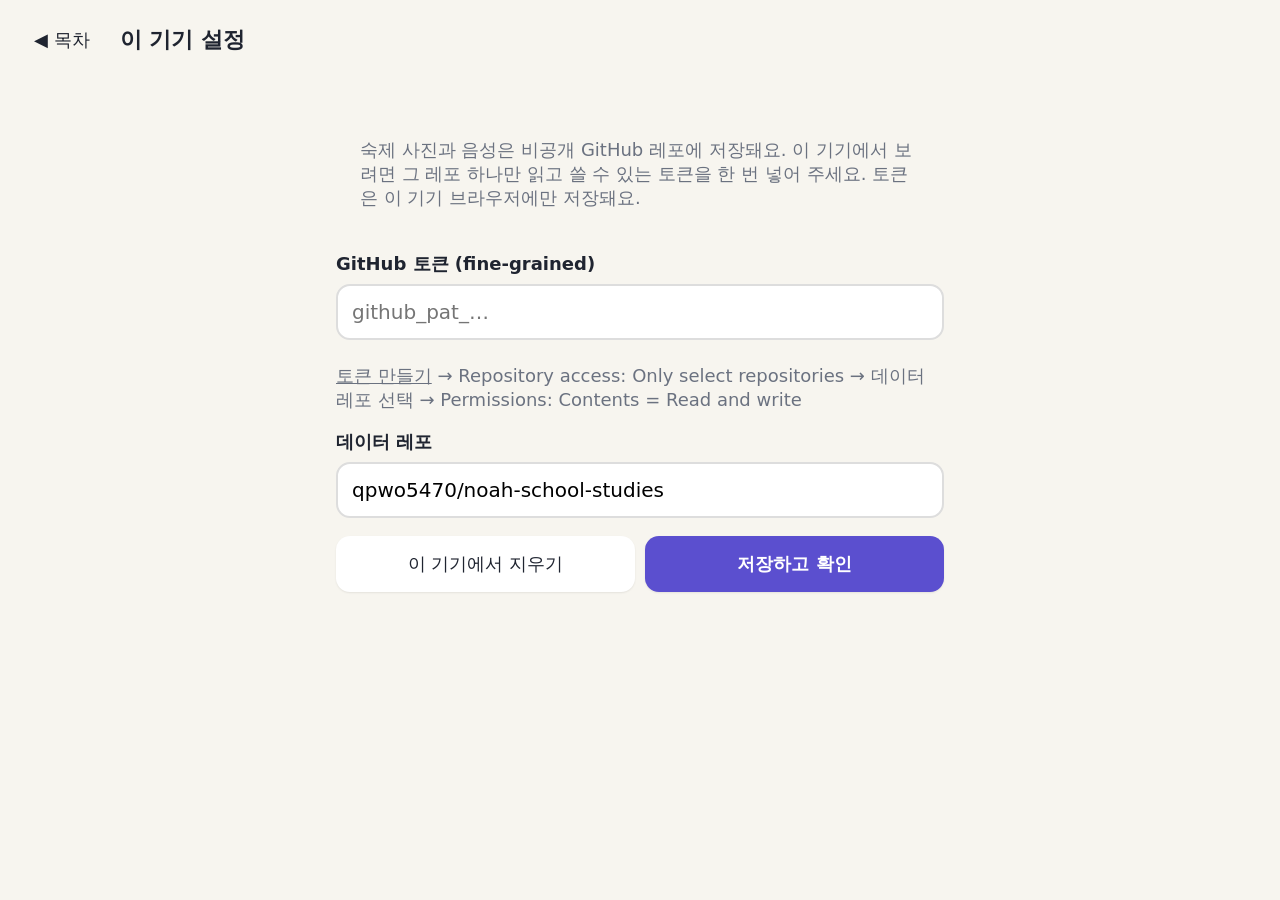
==== index.html @ 1d1b4d0e "노아 영어 읽기 정적 화면: GitHub API로 비공개 데이터 레포 읽기/쓰기" ====
<!doctype html>
<html lang="ko">
<head>
<meta charset="utf-8">
<meta name="viewport" content="width=device-width, initial-scale=1, viewport-fit=cover">
<meta name="apple-mobile-web-app-capable" content="yes">
<title>노아 영어 읽기</title>
<link rel="manifest" href="manifest.webmanifest">
<link rel="icon" href="icon.svg">
<link rel="apple-touch-icon" href="icon.png">
<link rel="stylesheet" href="app.css">
</head>
<body>
<div class="topbar"><h1>📚 노아 영어 읽기</h1><a href="setup.html"><button class="ghost" aria-label="설정">⚙️</button></a></div>
<div class="wrap">
  <div id="list" class="grid"></div>
  <div id="empty" class="msg" style="display:none">아직 만든 페이지가 없어요.<br>오른쪽 아래 버튼으로 숙제 사진을 올려 보세요.</div>
</div>
<a href="upload.html"><button class="primary fab">＋ 새 페이지</button></a>
<script src="common.js"></script>
<script>
const STATUS = { processing: '만드는 중…', error: '오류', ready: '', queued: '만드는 중…', deleting: '지우는 중…' };
async function load() {
  const [pages, inbox] = await Promise.all([getJson('pages/index.json'), listDir('inbox')]);
  const all = (pages || []).map((p) => ({ ...p }));
  const deleting = new Set(inbox.filter((f) => f.endsWith('.delete.json')).map((f) => f.replace('.delete.json', '')));
  const regen = new Set(inbox.filter((f) => f.endsWith('.regen.json')).map((f) => f.replace('.regen.json', '')));
  for (const p of all) { if (deleting.has(p.id)) p.status = 'deleting'; else if (regen.has(p.id)) p.status = 'processing'; }
  for (const f of inbox) {
    const m = f.match(/^(.+)\.(jpe?g|png|webp)$/i);
    if (m && !all.some((p) => p.id === m[1])) all.unshift({ id: m[1], title: '새 페이지', status: 'queued', createdAt: new Date(Number(m[1].split('-')[0])).toISOString(), pending: true });
  }
  const list = document.getElementById('list');
  list.innerHTML = '';
  document.getElementById('empty').style.display = all.length ? 'none' : 'block';
  for (const p of all) {
    const a = document.createElement('a');
    a.className = 'card';
    a.href = `reader.html?id=${encodeURIComponent(p.id)}`;
    a.innerHTML = `<img alt="" loading="lazy">
      ${STATUS[p.status] ? `<span class="badge">${STATUS[p.status]}</span>` : ''}
      ${p.pending || p.status === 'deleting' ? '' : '<button class="del" title="삭제" aria-label="삭제">🗑</button>'}
      <div class="t"></div><div class="d">${fmtDate(p.createdAt)}</div>`;
    a.querySelector('.t').textContent = p.title;
    if (!p.pending) getBlobUrl(`pages/${p.id}/thumb.jpg`).then((u) => { a.querySelector('img').src = u; }).catch(() => {});
    const del = a.querySelector('.del');
    if (del) del.addEventListener('click', async (ev) => {
      ev.preventDefault(); ev.stopPropagation();
      if (!confirm(`"${p.title}" 페이지를 삭제할까요?`)) return;
      try { await putJson(`inbox/${p.id}.delete.json`, { id: p.id }, `delete ${p.id}`); load(); }
      catch (e) { alert(e.message); }
    });
    list.appendChild(a);
  }
  if (all.some((p) => ['processing', 'queued', 'deleting'].includes(p.status))) setTimeout(() => load().catch(() => {}), 8000);
}
if (requireSetup()) load().catch((e) => { const el = document.getElementById('empty'); el.textContent = '목록을 불러오지 못했어요: ' + e.message; el.style.display = 'block'; });
</script>
</body>
</html>
---- app.css ----
:root {
  --bg: #f7f5ef; --card: #ffffff; --ink: #1f2430; --muted: #6b7280;
  --accent: #5b4fcf; --accent-soft: #e6e3fb; --hi: #ffd84d; --hi-sent: #fff5cc;
  --loop: #d9f3e4; --danger: #d64545; --radius: 18px;
}
* { box-sizing: border-box; -webkit-tap-highlight-color: transparent; }
html, body { margin: 0; background: var(--bg); color: var(--ink); font-family: -apple-system, "Apple SD Gothic Neo", "Noto Sans KR", system-ui, sans-serif; font-size: 18px; }
body { min-height: 100vh; }
a { color: inherit; text-decoration: none; }
button { font: inherit; border: 0; border-radius: 14px; background: var(--card); color: var(--ink); padding: 0 18px; min-height: 56px; min-width: 56px; box-shadow: 0 1px 2px rgba(0,0,0,.08); cursor: pointer; user-select: none; touch-action: manipulation; }
button:active { transform: scale(.97); }
button.primary { background: var(--accent); color: #fff; font-weight: 700; }
button.ghost { background: transparent; box-shadow: none; }
button.on { background: var(--accent); color: #fff; }
button.danger { background: var(--danger); color: #fff; }
button[disabled] { opacity: .45; }
input[type=password], input[type=text], textarea { font: inherit; width: 100%; padding: 14px; border: 2px solid #ddd; border-radius: 14px; background: #fff; font-size: 20px; }
textarea { min-height: 260px; line-height: 1.5; }
.topbar { display: flex; align-items: center; gap: 12px; padding: 12px 16px; position: sticky; top: 0; background: var(--bg); z-index: 5; }
.topbar h1 { font-size: 22px; margin: 0; flex: 1; overflow: hidden; text-overflow: ellipsis; white-space: nowrap; }
.wrap { padding: 16px; max-width: 1100px; margin: 0 auto; }
.msg { color: var(--muted); padding: 24px; text-align: center; }
.err { color: var(--danger); background: #fde8e8; padding: 14px; border-radius: 14px; margin: 12px 0; white-space: pre-wrap; }
/* 목차 */
.grid { display: grid; grid-template-columns: repeat(auto-fill, minmax(200px, 1fr)); gap: 16px; }
.card { background: var(--card); border-radius: var(--radius); overflow: hidden; box-shadow: 0 2px 8px rgba(0,0,0,.06); display: block; position: relative; }
.card img { width: 100%; aspect-ratio: 4/5; object-fit: cover; background: #eee; display: block; }
.card .t { padding: 12px 14px 4px; font-weight: 700; font-size: 19px; }
.card .d { padding: 0 14px 14px; color: var(--muted); font-size: 14px; }
.card .badge { position: absolute; top: 10px; left: 10px; background: rgba(0,0,0,.6); color: #fff; padding: 4px 10px; border-radius: 999px; font-size: 13px; }
.card .del { position: absolute; top: 8px; right: 8px; min-height: 40px; min-width: 40px; padding: 0 10px; font-size: 16px; }
.fab { position: fixed; right: 20px; bottom: 20px; min-height: 64px; font-size: 20px; border-radius: 999px; padding: 0 26px; box-shadow: 0 6px 18px rgba(91,79,207,.35); }
/* 업로드 */
.field { margin: 18px 0; }
.field label { display: block; font-weight: 700; margin-bottom: 8px; }
.bigbtn { width: 100%; min-height: 84px; font-size: 22px; }
.preview { width: 100%; max-height: 50vh; object-fit: contain; border-radius: var(--radius); background: #eee; margin-top: 12px; }
.row { display: flex; gap: 10px; align-items: center; }
.row > * { flex: 1; }
.remember { display: flex; align-items: center; gap: 8px; font-size: 16px; color: var(--muted); margin-top: 8px; }
.remember input { width: 24px; height: 24px; }
/* 리더 */
.reader { padding: 16px 16px 240px; max-width: 1000px; margin: 0 auto; }
.photo { width: 100%; border-radius: var(--radius); display: none; margin-bottom: 16px; }
.photo.show { display: block; }
.text { font-size: 30px; line-height: 1.9; font-family: "Avenir Next", "Segoe UI", "Noto Sans", sans-serif; }
.line { display: block; }
.sent { border-radius: 10px; padding: 2px 0; }
.sent.cur { background: var(--hi-sent); }
.sent.loop { background: var(--loop); }
.w { display: inline-block; padding: 2px 5px; margin: 0 1px; border-radius: 8px; cursor: pointer; }
.w.cur { background: var(--hi); font-weight: 700; }
.w.a, .w.b { outline: 3px solid var(--accent); }
.w.inrange { background: var(--loop); }
.text.abmode .w { outline: 1px dashed #c8c3f2; }
.controls { position: fixed; left: 0; right: 0; bottom: 0; background: rgba(255,255,255,.97); backdrop-filter: blur(8px); border-top: 1px solid #e5e5e5; padding: 10px 12px calc(10px + env(safe-area-inset-bottom)); display: grid; gap: 10px; z-index: 10; }
.controls .r { display: flex; gap: 10px; justify-content: center; align-items: center; }
.controls .r > button { flex: 1; max-width: 220px; font-size: 18px; }
.play { min-height: 72px !important; max-width: 300px !important; font-size: 26px !important; }
.speed { font-variant-numeric: tabular-nums; font-weight: 700; font-size: 20px; min-width: 80px; text-align: center; }
.hint { text-align: center; color: var(--muted); font-size: 15px; min-height: 1.2em; }
.spinner { width: 48px; height: 48px; border: 5px solid #ddd; border-top-color: var(--accent); border-radius: 50%; margin: 30px auto; animation: spin 1s linear infinite; }
@keyframes spin { to { transform: rotate(360deg); } }
.sheet { position: fixed; inset: 0; background: rgba(0,0,0,.4); display: none; align-items: flex-end; z-index: 20; }
.sheet.show { display: flex; }
.sheet .in { background: #fff; width: 100%; max-height: 90vh; overflow: auto; border-radius: 24px 24px 0 0; padding: 20px; }
@media (max-width: 600px) {
  .text { font-size: 26px; }
  .controls .r > button { font-size: 16px; padding: 0 8px; white-space: nowrap; }
  .play { font-size: 22px !important; }
  #prev, #next, #slow, #fast, #loopSent, #loopAB, #loopOff { font-size: 15px; }
}
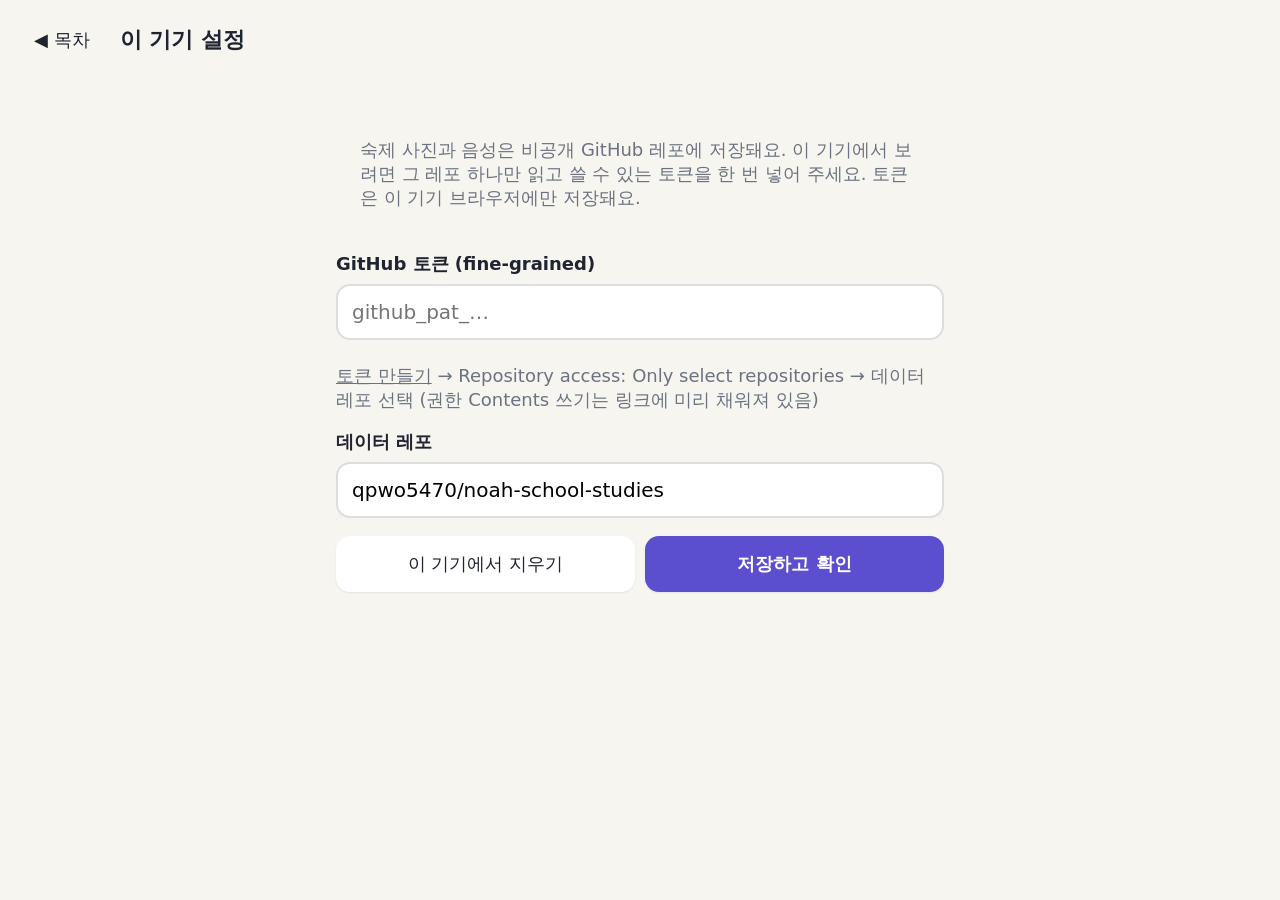
==== commit 26cb1759: "한자 만화 리더 화면 추가 (hanja/, 데이터는 비공개 레포 hanja-data 브랜치) - hanja/: noah-school-studies hanja/web 복사본 (too" ====
--- a/index.html
+++ b/index.html
@@ -11,7 +11,7 @@
 <link rel="stylesheet" href="app.css">
 </head>
 <body>
-<div class="topbar"><h1>📚 노아 영어 읽기</h1><a href="setup.html"><button class="ghost" aria-label="설정">⚙️</button></a></div>
+<div class="topbar"><h1>📚 노아 영어 읽기</h1><a href="hanja/" title="한자 만화"><button class="ghost" aria-label="한자 만화">漢</button></a><a href="setup.html"><button class="ghost" aria-label="설정">⚙️</button></a></div>
 <div class="wrap">
   <div id="list" class="grid"></div>
   <div id="empty" class="msg" style="display:none">아직 만든 페이지가 없어요.<br>오른쪽 아래 버튼으로 숙제 사진을 올려 보세요.</div>
